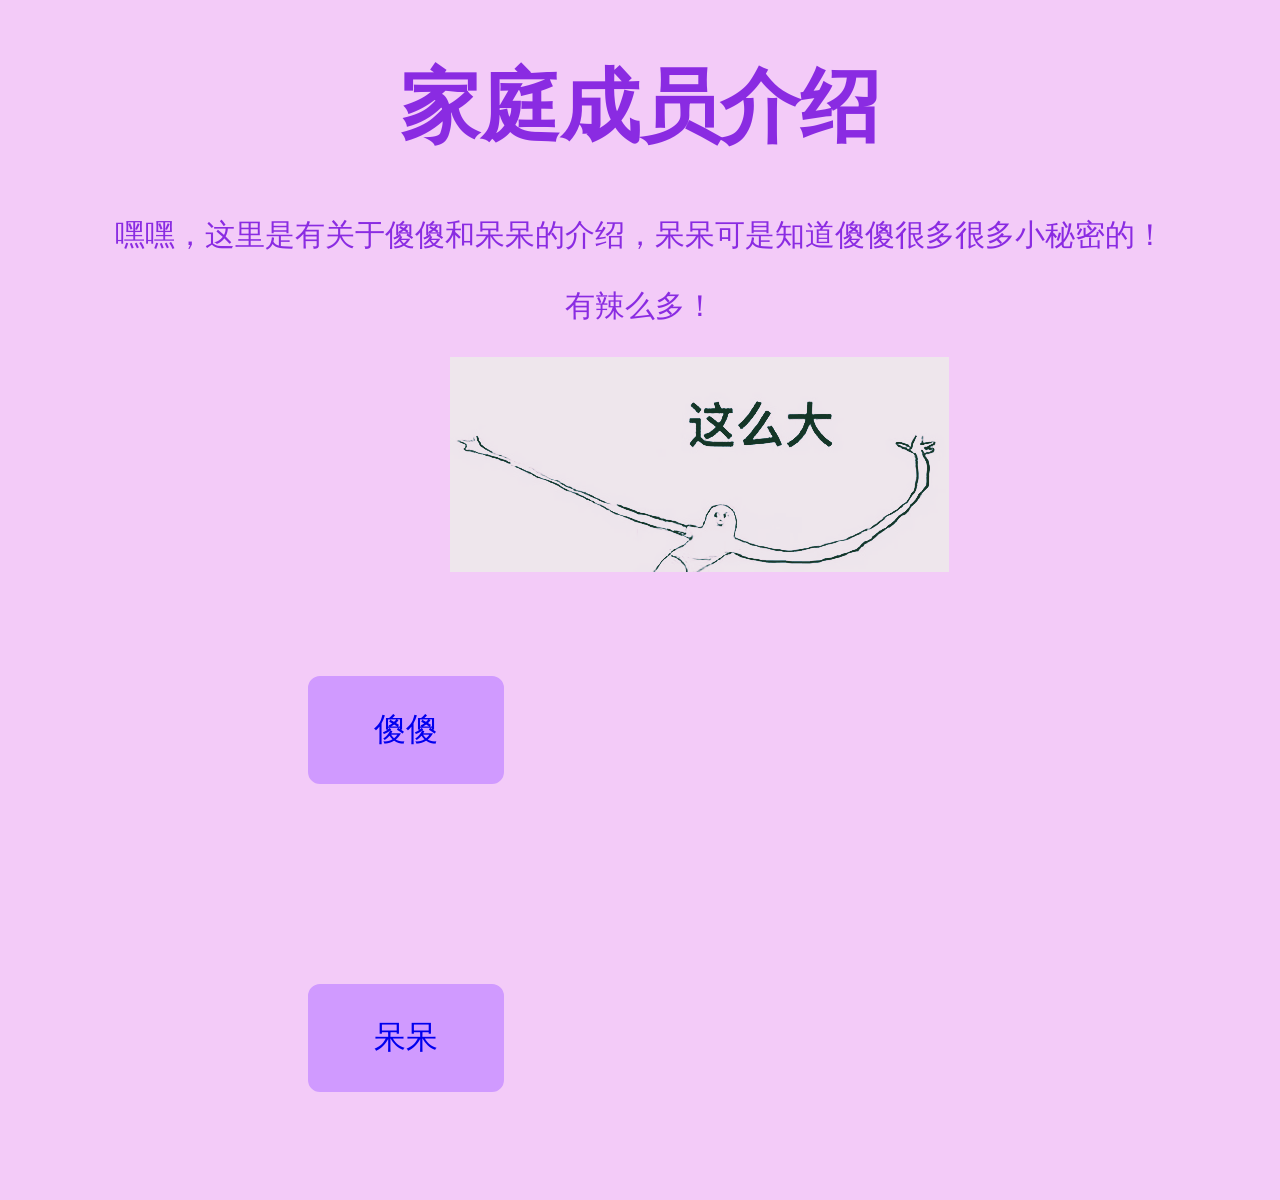
==== chengyuan.html @ 0a07e508 "init:sasazhijia" ====
<!DOCTYPE html>
<html>
<head>
<meta charset="utf-8">
<title>家庭成员</title>
<link href="css/style.css" rel="stylesheet" type="text/css" media="all" />
</head>
<body>
    <div class="title"><h1>家庭成员介绍</h1></div>
    <div class="intro"><p>嘿嘿，这里是有关于傻傻和呆呆的介绍，呆呆可是知道傻傻很多很多小秘密的！</p></div>
    <div class="intro"><p>有辣么多！</p></div>
    <img class="weida" src="images/zhemeda.png" >
    <div class="buttons">
    <div class="button button2"><a href="lysj.html">傻傻</a></div>
    <div class="button button2"><a href="ldj.html">呆呆</a></div>
    </div>
</body>
</html>
---- css/style.css ----
a{text-decoration:none;}
body
{
    background-color: rgb(243, 203, 248);
}
a.text
{
    color:blueviolet;
}
img.weida
{
    margin-left: 35%;
}
.laopo
{
    float:right;
    width:40%;
}
div.title
{
    text-align:center;
    color:blueviolet;
    font-size: 40px;
}
.intro
{
    text-align:center;
    color:blueviolet;
    font-size: 30px;
}
.appr
{
    text-align:center;
    color:blueviolet;
    font-size: 40px;
}
.buttons
{
    justify-content: center;
}
.button
{
    background-color: #d09aff;
    border: 2px solid #d09aff;
    padding: 30px 64px;
    text-align: center;
    text-decoration: none;
    display: inline-flex;
    font-size: 32px;
    cursor: pointer;
    border-radius: 12px;
    transition-duration: 0.4s;
}
.button1
{
    margin: 100px 75px;
}
.button2
{
    margin: 100px 300px;
}
.button3
{
    margin: 100px 140px;
}
.button:hover
{
    background-color: rgb(243, 203, 248);
    box-shadow: 0 15px 32px 0 rgba(0,0,0,0.24), 0 40px 70px 0 rgba(0,0,0,0.19);
}
.infor
{
    float:left;
    font-size: 30px;
    color:rgb(36, 27, 44);
    width:40%;
    margin-left:10%;
}
.criteria
{
    color:rgb(36, 27, 44);
    text-align:center;
    font-size: 20px;
}
.infor2
{
    margin-top:10%;
}
.normal
{
    width:40%;
    float:left;
    text-align:center;
    font-size: 30px;
    color:rgb(36, 27, 44);
    margin-left:5%;
    margin-right:5%;
}
.special
{
    width:40%;
    float:right;
    text-align:center;
    font-size: 30px;
    color:rgb(36, 27, 44);
    margin-left:5%;
    margin-right:5%;
}
.list
{
    text-align:center;
    font-size: 30px;
    color:rgb(38, 54, 110);
}
.date
{
    color:rgb(38, 54, 110);
}
.ultra
{
    color:rgb(38, 54, 110);
    text-align:center;
    font-size: 50px;
}
.travel
{
    color:rgb(48, 160, 205);
    text-align:center;
    font-size: 30px;
    width:33%;
    float:left;
}
.career
{
    color:rgb(48, 160, 205);
    text-align:center;
    font-size: 30px;
    width:33%;
    float:center;
}
.wish
{
    color:rgb(48, 160, 205);
    text-align:center;
    font-size: 30px;
    width:33%;
    float:right;
}
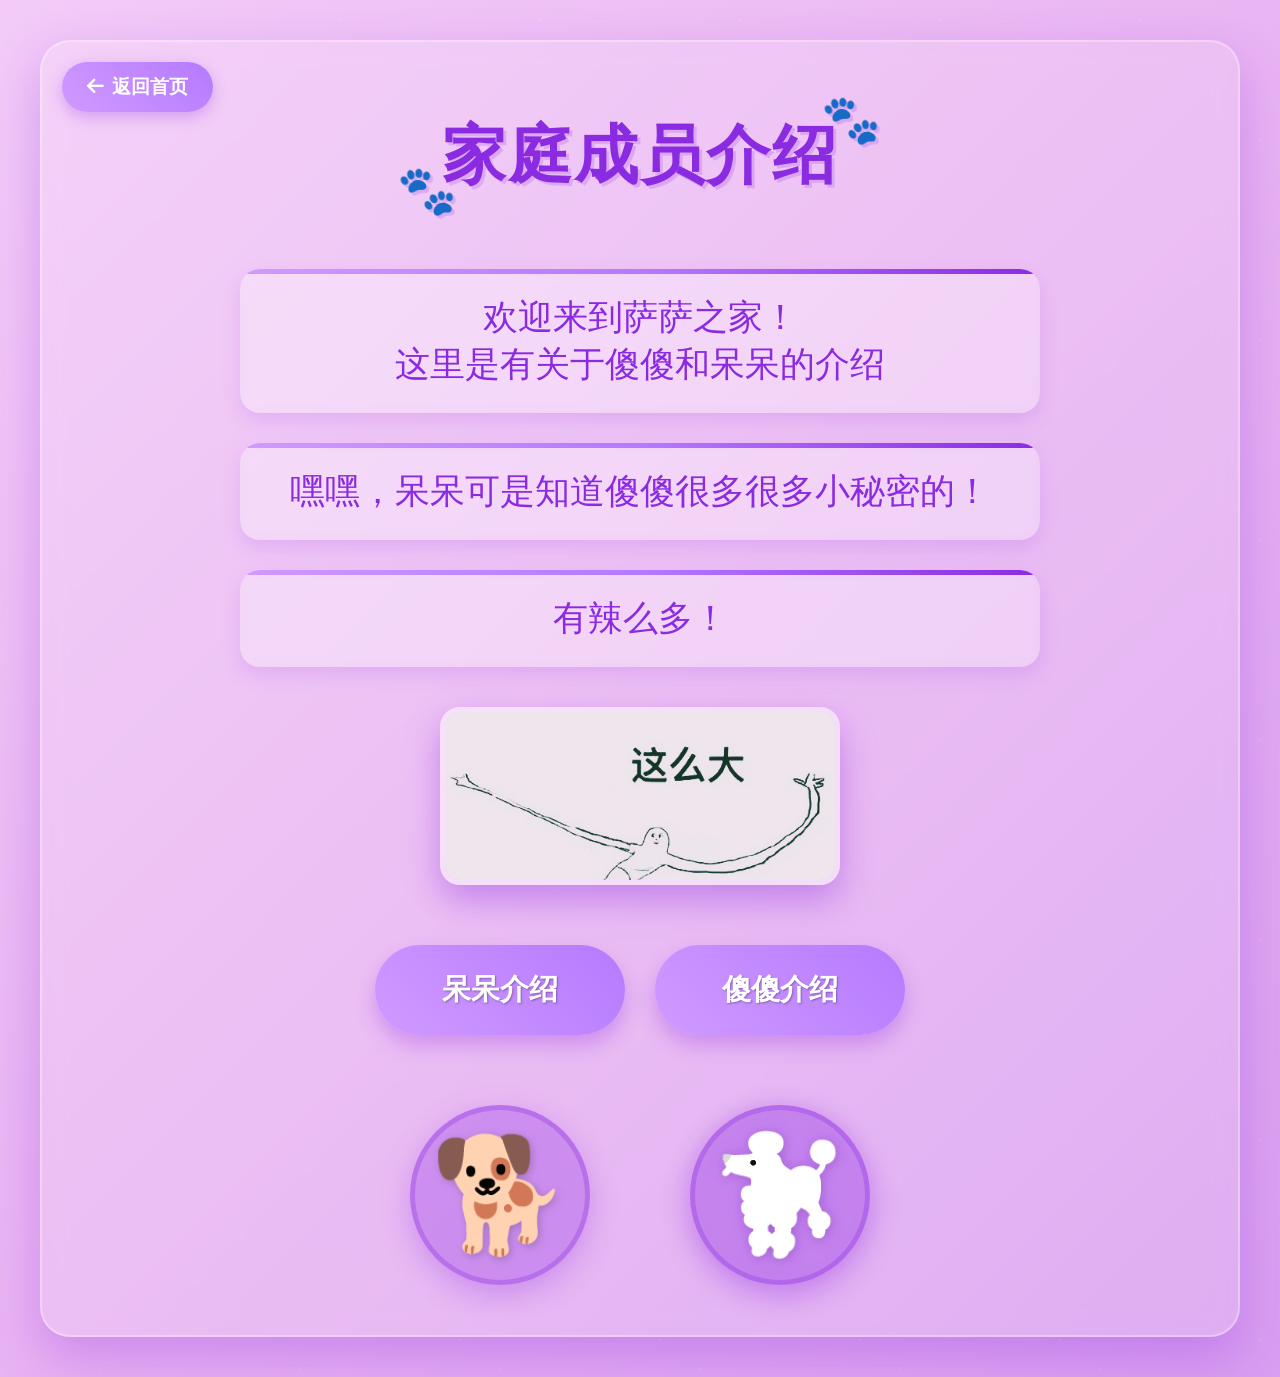
==== commit 18370b8c: "final" ====
--- a/chengyuan.html
+++ b/chengyuan.html
@@ -1,18 +1,502 @@
 <!DOCTYPE html>
-<html>
+<html lang="zh-CN">
 <head>
-<meta charset="utf-8">
-<title>家庭成员</title>
-<link href="css/style.css" rel="stylesheet" type="text/css" media="all" />
+    <meta charset="UTF-8">
+    <meta name="viewport" content="width=device-width, initial-scale=1.0">
+    <title>家庭成员 - 萨萨之家</title>
+    <link rel="stylesheet" href="https://cdnjs.cloudflare.com/ajax/libs/font-awesome/6.4.0/css/all.min.css">
+    <style>
+        * {
+            margin: 0;
+            padding: 0;
+            box-sizing: border-box;
+            font-family: 'Arial Rounded MT Bold', 'Helvetica Rounded', Arial, sans-serif;
+        }
+        
+        body {
+            background: linear-gradient(135deg, #f3cbf8 0%, #e9b4f2 50%, #d89ef0 100%);
+            min-height: 100vh;
+            overflow-x: hidden;
+            position: relative;
+            display: flex;
+            justify-content: center;
+            align-items: center;
+        }
+        
+        /* 背景装饰元素 */
+        body::before {
+            content: "";
+            position: absolute;
+            top: 0;
+            left: 0;
+            width: 100%;
+            height: 100%;
+            background-image: 
+                radial-gradient(circle at 10% 20%, rgba(255, 255, 255, 0.2) 1px, transparent 2px),
+                radial-gradient(circle at 90% 40%, rgba(255, 255, 255, 0.2) 2px, transparent 3px),
+                radial-gradient(circle at 30% 70%, rgba(255, 255, 255, 0.2) 1px, transparent 2px),
+                radial-gradient(circle at 70% 10%, rgba(255, 255, 255, 0.2) 1px, transparent 2px),
+                radial-gradient(circle at 50% 85%, rgba(255, 255, 255, 0.2) 1px, transparent 2px);
+            background-size: 200px 200px;
+            opacity: 0.4;
+            z-index: -1;
+        }
+        
+        #page {
+            max-width: 1200px;
+            width: 95%;
+            margin: 40px auto;
+            padding: 30px;
+            position: relative;
+            z-index: 1;
+            background: rgba(255, 255, 255, 0.15);
+            backdrop-filter: blur(12px);
+            border-radius: 30px;
+            box-shadow: 0 20px 50px rgba(138, 43, 226, 0.3);
+            border: 2px solid rgba(255, 255, 255, 0.3);
+        }
+        
+        /* 标题样式 */
+        .title {
+            text-align: center;
+            padding: 40px 20px;
+            position: relative;
+            margin-bottom: 20px;
+        }
+        
+        .title h1 {
+            color: #8A2BE2;
+            font-size: 4rem;
+            text-shadow: 3px 3px 0 rgba(138, 43, 226, 0.2);
+            letter-spacing: 2px;
+            position: relative;
+            display: inline-block;
+            animation: floatTitle 3s ease-in-out infinite;
+        }
+        
+        .title h1::after {
+            content: "🐾";
+            position: absolute;
+            right: -45px;
+            top: -20px;
+            font-size: 3rem;
+            animation: bounce 2s infinite;
+        }
+        
+        .title h1::before {
+            content: "🐾";
+            position: absolute;
+            left: -45px;
+            bottom: -20px;
+            font-size: 3rem;
+            animation: bounce 2s infinite 0.5s;
+        }
+        
+        /* 介绍文字样式 */
+        .intro {
+            text-align: center;
+            color: #8A2BE2;
+            font-size: 2.2rem;
+            max-width: 800px;
+            margin: 30px auto;
+            padding: 25px;
+            background: rgba(255, 255, 255, 0.2);
+            border-radius: 20px;
+            backdrop-filter: blur(5px);
+            box-shadow: 0 8px 20px rgba(138, 43, 226, 0.15);
+            position: relative;
+            overflow: hidden;
+            transition: transform 0.3s ease;
+        }
+        
+        .intro:hover {
+            transform: translateY(-5px);
+        }
+        
+        .intro::before {
+            content: "";
+            position: absolute;
+            top: 0;
+            left: 0;
+            width: 100%;
+            height: 5px;
+            background: linear-gradient(90deg, #d09aff, #b57aff, #8A2BE2);
+        }
+        
+        /* 按钮容器 */
+        .buttons {
+            display: flex;
+            flex-wrap: wrap;
+            justify-content: center;
+            gap: 30px;
+            margin: 60px 0 40px;
+        }
+        
+        /* 按钮样式 */
+        .button {
+            min-width: 250px;
+            padding: 25px 40px;
+            text-align: center;
+            font-size: 1.8rem;
+            cursor: pointer;
+            border-radius: 50px;
+            transition: all 0.4s ease;
+            position: relative;
+            overflow: hidden;
+            z-index: 1;
+            box-shadow: 0 10px 20px rgba(138, 43, 226, 0.3);
+            border: none;
+            color: white;
+            font-weight: bold;
+            text-shadow: 1px 1px 2px rgba(0, 0, 0, 0.3);
+        }
+        
+        .button2 {
+            background: linear-gradient(45deg, #d09aff, #b57aff);
+        }
+        
+        .button::before {
+            content: "";
+            position: absolute;
+            top: 0;
+            left: 0;
+            width: 100%;
+            height: 100%;
+            background: linear-gradient(45deg, #b57aff, #8A2BE2);
+            z-index: -1;
+            opacity: 0;
+            transition: opacity 0.4s ease;
+        }
+        
+        .button:hover {
+            transform: translateY(-10px) scale(1.05);
+            box-shadow: 0 15px 30px rgba(138, 43, 226, 0.4);
+        }
+        
+        .button:hover::before {
+            opacity: 1;
+        }
+        
+        .button a {
+            color: white;
+            text-decoration: none;
+            display: block;
+            width: 100%;
+            height: 100%;
+        }
+        
+        /* 狗狗插画容器 */
+        .dogs-container {
+            display: flex;
+            justify-content: center;
+            gap: 100px;
+            margin-top: 50px;
+            padding: 20px;
+            position: relative;
+        }
+        
+        .dog {
+            width: 180px;
+            height: 180px;
+            border-radius: 50%;
+            position: relative;
+            display: flex;
+            align-items: center;
+            justify-content: center;
+            box-shadow: 0 10px 30px rgba(138, 43, 226, 0.3);
+            animation: float 6s ease-in-out infinite;
+            overflow: hidden;
+            z-index: 10;
+        }
+        
+        .dog-daidai {
+            background: linear-gradient(135deg, rgba(138, 43, 226, 0.3) 0%, rgba(138, 43, 226, 0.3) 100%);
+            border: 5px solid rgba(138, 43, 226, 0.3);
+        }
+        
+        .dog-shasha {
+            background: linear-gradient(135deg, rgba(138, 43, 226, 0.3) 0%, rgba(138, 43, 226, 0.3) 100%);
+            border: 5px solid rgba(138, 43, 226, 0.3);
+            filter: drop-shadow(0 0 8px rgba(138, 43, 226, 0.3));
+        }
+        
+        .dog-daidai::before {
+            content: "🐕";
+            font-size: 7rem;
+            filter: drop-shadow(2px 2px 4px rgba(0, 0, 0, 0.2));
+        }
+        
+        .dog-shasha::before {
+            content: "🐩";
+            font-size: 7rem;
+            filter: brightness(3) drop-shadow(2px 2px 4px rgba(0, 0, 0, 0.1));
+        }
+        
+        .dog-name {
+            position: absolute;
+            bottom: -30px;
+            font-size: 1.8rem;
+            font-weight: bold;
+            color: #5a0fb9;
+            text-shadow: 0 2px 4px rgba(255, 255, 255, 0.5);
+            background: rgba(255, 255, 255, 0.6);
+            padding: 5px 15px;
+            border-radius: 15px;
+            backdrop-filter: blur(5px);
+            z-index: 11;
+        }
+        
+        /* 图片样式 */
+        .members-image {
+            display: block;
+            max-width: 400px;
+            margin: 40px auto;
+            border-radius: 20px;
+            box-shadow: 0 15px 35px rgba(138, 43, 226, 0.4);
+            border: 5px solid rgba(255, 255, 255, 0.5);
+            transition: all 0.4s ease;
+        }
+        
+        .members-image:hover {
+            transform: scale(1.05) rotate(2deg);
+            box-shadow: 0 20px 40px rgba(138, 43, 226, 0.5);
+        }
+        
+        /* 返回按钮样式 */
+        .back-button {
+            position: absolute;
+            top: 20px;
+            left: 20px;
+            background: linear-gradient(45deg, #d09aff, #b57aff);
+            padding: 12px 25px;
+            border-radius: 50px;
+            color: white;
+            font-size: 1.2rem;
+            font-weight: bold;
+            text-decoration: none;
+            box-shadow: 0 5px 15px rgba(138, 43, 226, 0.3);
+            transition: all 0.3s ease;
+            display: flex;
+            align-items: center;
+            gap: 8px;
+            z-index: 20;
+        }
+        
+        .back-button:hover {
+            transform: translateY(-3px);
+            box-shadow: 0 8px 20px rgba(138, 43, 226, 0.4);
+        }
+        
+        /* 动画效果 */
+        @keyframes float {
+            0% { transform: translateY(0px); }
+            50% { transform: translateY(-20px); }
+            100% { transform: translateY(0px); }
+        }
+        
+        @keyframes floatTitle {
+            0% { transform: translateY(0px); }
+            50% { transform: translateY(-10px); }
+            100% { transform: translateY(0px); }
+        }
+        
+        @keyframes bounce {
+            0%, 100% { transform: translateY(0); }
+            50% { transform: translateY(-20px); }
+        }
+        
+        /* 响应式设计 */
+        @media (max-width: 900px) {
+            .title h1 {
+                font-size: 3.5rem;
+            }
+            
+            .buttons {
+                gap: 20px;
+            }
+            
+            .button {
+                min-width: 200px;
+                padding: 20px 30px;
+                font-size: 1.5rem;
+            }
+            
+            .dogs-container {
+                gap: 50px;
+            }
+            
+            .dog {
+                width: 140px;
+                height: 140px;
+            }
+            
+            .members-image {
+                max-width: 80%;
+            }
+        }
+        
+        @media (max-width: 600px) {
+            .title h1 {
+                font-size: 2.8rem;
+            }
+            
+            .title h1::after, 
+            .title h1::before {
+                display: none;
+            }
+            
+            .intro {
+                font-size: 1.8rem;
+                padding: 20px 15px;
+            }
+            
+            .buttons {
+                flex-direction: column;
+                align-items: center;
+            }
+            
+            .button {
+                width: 100%;
+                max-width: 300px;
+            }
+            
+            .dogs-container {
+                gap: 20px;
+                flex-direction: column;
+                align-items: center;
+            }
+            
+            .dog {
+                width: 160px;
+                height: 160px;
+            }
+            
+            .members-image {
+                max-width: 90%;
+            }
+        }
+        
+        .heart {
+            position: absolute;
+            width: 20px;
+            height: 20px;
+            background: #ff6b6b;
+            transform: rotate(45deg);
+            animation: floatHeart 8s linear forwards;
+            z-index: 0;
+        }
+        
+        .heart::before,
+        .heart::after {
+            content: "";
+            position: absolute;
+            width: 20px;
+            height: 20px;
+            background: #ff6b6b;
+            border-radius: 50%;
+        }
+        
+        .heart::before {
+            top: -10px;
+            left: 0;
+        }
+        
+        .heart::after {
+            top: 0;
+            left: -10px;
+        }
+        
+        @keyframes floatHeart {
+            0% {
+                transform: translateY(100vh) rotate(45deg) scale(0);
+                opacity: 0.8;
+            }
+            50% {
+                opacity: 1;
+            }
+            100% {
+                transform: translateY(-100px) rotate(45deg) scale(1.5);
+                opacity: 0;
+            }
+        }
+    </style>
 </head>
 <body>
-    <div class="title"><h1>家庭成员介绍</h1></div>
-    <div class="intro"><p>嘿嘿，这里是有关于傻傻和呆呆的介绍，呆呆可是知道傻傻很多很多小秘密的！</p></div>
-    <div class="intro"><p>有辣么多！</p></div>
-    <img class="weida" src="images/zhemeda.png" >
-    <div class="buttons">
-    <div class="button button2"><a href="lysj.html">傻傻</a></div>
-    <div class="button button2"><a href="ldj.html">呆呆</a></div>
+    <div id="page">
+        <!-- 返回首页按钮 -->
+        <a href="index.html" class="back-button">
+            <i class="fas fa-arrow-left"></i> 返回首页
+        </a>
+        
+        <div class="title">
+            <h1>家庭成员介绍</h1>
+        </div>
+        
+        <div class="intro">
+            <p>欢迎来到萨萨之家！<br>这里是有关于傻傻和呆呆的介绍</p>
+        </div>
+        
+        <div class="intro">
+            <p>嘿嘿，呆呆可是知道傻傻很多很多小秘密的！</p>
+        </div>
+        
+        <div class="intro">
+            <p>有辣么多！</p>
+        </div>
+        
+        <img class="members-image" src="images/zhemeda.png" alt="呆呆和傻傻的秘密">
+        
+        <div class="buttons">
+            <div class="button button2"><a href="ldj.html">呆呆介绍</a></div>
+            <div class="button button2"><a href="lysj.html">傻傻介绍</a></div>
+        </div>
+        
+        <div class="dogs-container">
+            <div class="dog dog-daidai">
+            </div>
+            <div class="dog dog-shasha">
+            </div>
+        </div>
     </div>
+
+    <script>
+        // 添加简单的交互效果
+        document.addEventListener('DOMContentLoaded', function() {
+            const buttons = document.querySelectorAll('.button');
+            
+            buttons.forEach(button => {
+                button.addEventListener('mousedown', () => {
+                    button.style.transform = 'translateY(5px) scale(0.95)';
+                });
+                
+                button.addEventListener('mouseup', () => {
+                    button.style.transform = '';
+                });
+                
+                button.addEventListener('mouseleave', () => {
+                    button.style.transform = '';
+                });
+            });
+            
+            // 添加飘落的心形效果
+            setInterval(createHeart, 500);
+            
+            function createHeart() {
+                const heart = document.createElement('div');
+                heart.className = 'heart';
+                heart.style.left = Math.random() * 100 + 'vw';
+                heart.style.width = (Math.random() * 20 + 10) + 'px';
+                heart.style.height = (Math.random() * 20 + 10) + 'px';
+                heart.style.animationDuration = (Math.random() * 5 + 5) + 's';
+                heart.style.opacity = Math.random() * 0.5 + 0.3;
+                heart.style.background = `hsl(${Math.random() * 360}, 100%, 70%)`;
+                document.body.appendChild(heart);
+                
+                setTimeout(() => {
+                    heart.remove();
+                }, 8000);
+            }
+        });
+    </script>
 </body>
 </html>
